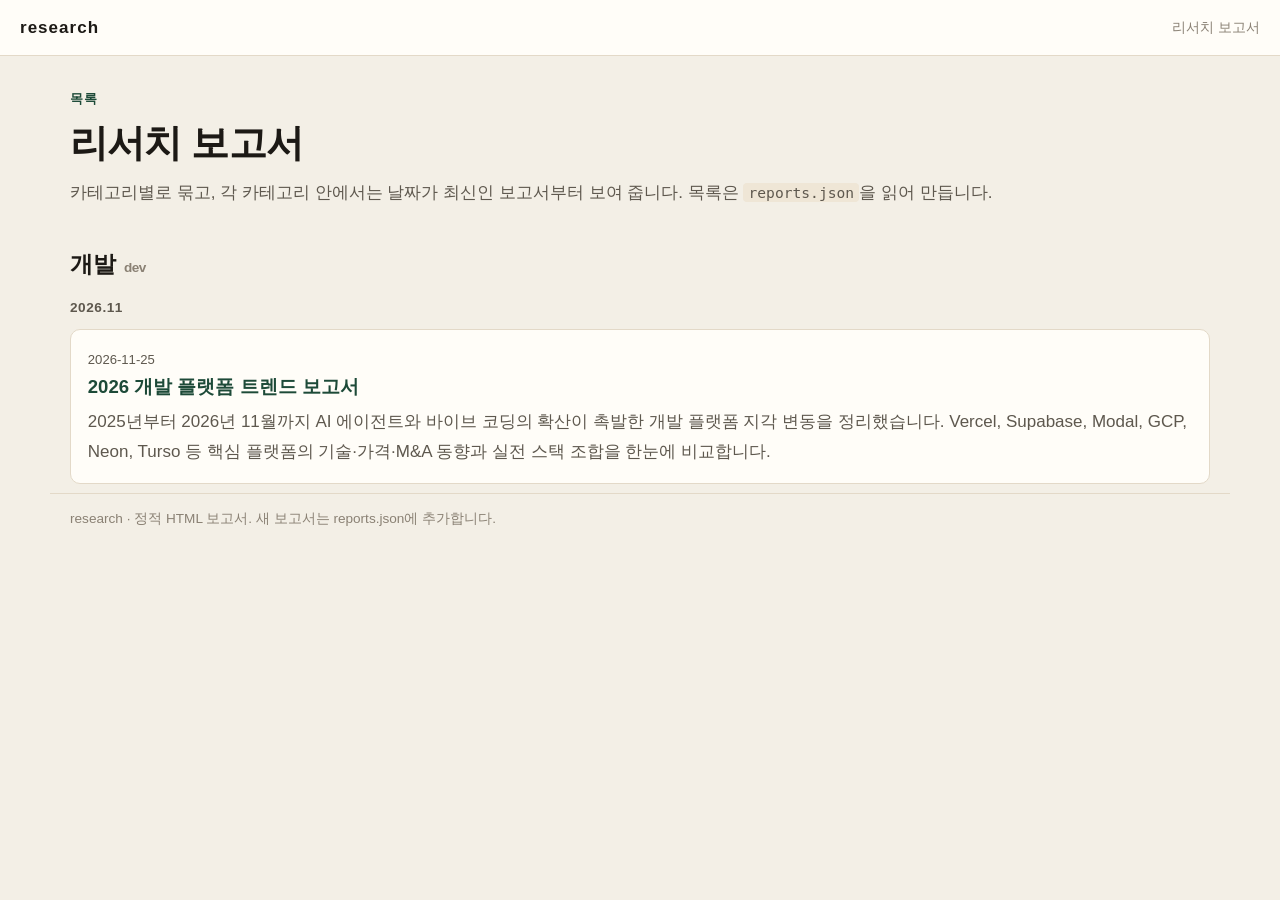
==== index.html @ d50e0980 "Add a static research site and the 2026 platform trends report Publish Korean reports as category/ye" ====
<!DOCTYPE html>
<html lang="ko">
<head>
  <meta charset="utf-8">
  <meta name="viewport" content="width=device-width, initial-scale=1">
  <title>research · 리서치 보고서</title>
  <meta name="description" content="카테고리와 날짜별로 정리한 리서치 보고서 목록입니다.">
  <link rel="canonical" href="https://spacepro.github.io/research/">
  <link rel="stylesheet" href="assets/site.css">
</head>
<body>
  <a class="skip" href="#catalog">본문으로 건너뛰기</a>
  <header class="site-header">
    <a class="brand" href="./">research</a>
    <span class="crumb">리서치 보고서</span>
  </header>
  <main class="wrap">
    <header class="hero">
      <p class="kicker">목록</p>
      <h1>리서치 보고서</h1>
      <p class="lede">카테고리별로 묶고, 각 카테고리 안에서는 날짜가 최신인 보고서부터 보여 줍니다. 목록은 <code>reports.json</code>을 읽어 만듭니다.</p>
    </header>
    <div id="catalog" aria-live="polite">
      <p class="catalog-status">보고서를 불러오는 중입니다.</p>
    </div>
    <div id="catalog-fallback" hidden>
      <section class="category">
        <h2>개발 <span class="cat-id">dev</span></h2>
        <p class="month-label">2026.11</p>
        <article class="report-card">
          <p class="report-date"><time datetime="2026-11-25">2026-11-25</time></p>
          <h3><a href="dev/2026/11/dev-platform-trends/">2026 개발 플랫폼 트렌드 보고서</a></h3>
          <p>2025년부터 2026년 11월까지 AI 에이전트와 바이브 코딩의 확산이 촉발한 개발 플랫폼 지각 변동을 정리했습니다. Vercel, Supabase, Modal, GCP, Neon, Turso 등 핵심 플랫폼의 기술·가격·M&amp;A 동향과 실전 스택 조합을 한눈에 비교합니다.</p>
        </article>
      </section>
    </div>
    <noscript>
      <section class="category">
        <h2>개발 <span class="cat-id">dev</span></h2>
        <p class="month-label">2026.11</p>
        <article class="report-card">
          <p class="report-date"><time datetime="2026-11-25">2026-11-25</time></p>
          <h3><a href="dev/2026/11/dev-platform-trends/">2026 개발 플랫폼 트렌드 보고서</a></h3>
          <p>2025년부터 2026년 11월까지 AI 에이전트와 바이브 코딩의 확산이 촉발한 개발 플랫폼 지각 변동을 정리했습니다. Vercel, Supabase, Modal, GCP, Neon, Turso 등 핵심 플랫폼의 기술·가격·M&amp;A 동향과 실전 스택 조합을 한눈에 비교합니다.</p>
        </article>
      </section>
    </noscript>
  </main>
  <footer class="wrap site-footer">
    <p>research · 정적 HTML 보고서. 새 보고서는 reports.json에 추가합니다.</p>
  </footer>
  <script src="assets/catalog.js"></script>
</body>
</html>
---- assets/site.css ----
:root {
  --bg: #f3efe6;
  --paper: #fffdf8;
  --ink: #1c1915;
  --muted: #5e584e;
  --faint: #8a8174;
  --line: #e3d9c8;
  --accent: #1d4a38;
  --soft: #e7f2ec;
  --info: #1d3c66;
  --info-soft: #e7eef6;
  --warn: #7a3b16;
  --warn-soft: #f8efe6;
  --series-0: #1d4a38;
  --series-1: #8a5a12;
  --series-2: #1d3c66;
  --track: #efe6d6;
}

* { box-sizing: border-box; }

html { scroll-behavior: smooth; }

body {
  margin: 0;
  background: var(--bg);
  color: var(--ink);
  font-family: "Apple SD Gothic Neo", "Noto Sans KR", "Noto Sans CJK KR", "Malgun Gothic", "WenQuanYi Micro Hei", sans-serif;
  font-size: 1.0625rem;
  line-height: 1.75;
}

:focus-visible {
  outline: 2px solid var(--accent);
  outline-offset: 2px;
}

a { color: var(--accent); }

code {
  font-family: ui-monospace, "SFMono-Regular", Menlo, Consolas, "Noto Sans Mono", monospace;
  font-size: 0.86em;
  background: var(--track);
  padding: 0.05em 0.35em;
  border-radius: 4px;
}

.skip {
  position: absolute;
  left: 0.75rem;
  top: -3rem;
  background: var(--ink);
  color: #fff;
  padding: 0.4rem 0.7rem;
  z-index: 20;
}

.skip:focus { top: 0.75rem; }

.site-header {
  display: flex;
  justify-content: space-between;
  align-items: center;
  gap: 1rem;
  padding: 0.8rem 1.25rem;
  border-bottom: 1px solid var(--line);
  background: var(--paper);
  position: sticky;
  top: 0;
  z-index: 10;
}

.brand {
  color: var(--ink);
  font-weight: 700;
  letter-spacing: 0.06em;
  text-decoration: none;
  text-transform: lowercase;
}

.crumb { color: var(--faint); font-size: 0.88rem; }

.wrap {
  max-width: 1180px;
  margin: 0 auto;
  padding: 0 1.25rem;
}

.hero { padding-top: 2rem; padding-bottom: 0.5rem; }

.kicker {
  margin: 0 0 0.4rem;
  color: var(--accent);
  font-size: 0.82rem;
  font-weight: 700;
  letter-spacing: 0.04em;
}

h1, h2, h3, [id] { scroll-margin-top: 4.6rem; }

h1 {
  margin: 0 0 0.6rem;
  font-size: clamp(1.75rem, 3vw, 2.35rem);
  line-height: 1.35;
  letter-spacing: -0.02em;
}

.lede { margin: 0; max-width: 68rem; color: var(--muted); }

.layout {
  display: grid;
  grid-template-columns: 240px minmax(0, 1fr);
  gap: 2rem;
  padding-top: 1.5rem;
  padding-bottom: 5rem;
}

.toc {
  position: sticky;
  top: 4.25rem;
  align-self: start;
  max-height: calc(100vh - 5.2rem);
  overflow: auto;
  padding-bottom: 1rem;
}

.toc-title { margin: 0 0 0.45rem; font-weight: 700; }

.toc ol { list-style: none; margin: 0; padding: 0; }

.toc a {
  display: block;
  color: var(--ink);
  text-decoration: none;
  font-size: 0.9rem;
  line-height: 1.45;
  padding: 0.22rem 0;
}

.toc a:hover { color: var(--accent); }

.toc .depth a {
  padding-left: 0.85rem;
  color: var(--muted);
  font-size: 0.86rem;
}

h2 {
  margin: 2.4rem 0 0.7rem;
  padding-top: 1.1rem;
  border-top: 1px solid var(--line);
  font-size: 1.45rem;
  line-height: 1.4;
  letter-spacing: -0.02em;
}

h3 {
  margin: 1.6rem 0 0.7rem;
  font-size: 1.16rem;
  line-height: 1.45;
}

h4 { margin: 0 0 0.4rem; font-size: 0.95rem; }

.caption {
  margin: -0.2rem 0 1rem;
  color: var(--muted);
  font-size: 0.92rem;
}

.report p { margin: 0.75rem 0; }

.metrics {
  display: grid;
  grid-template-columns: repeat(4, minmax(0, 1fr));
  gap: 0.75rem;
  margin: 1rem 0;
}

.metric {
  background: var(--paper);
  border: 1px solid var(--line);
  border-radius: 10px;
  padding: 0.9rem 0.95rem 1rem;
}

.metric .value {
  display: block;
  font-size: 1.55rem;
  font-weight: 700;
  letter-spacing: -0.03em;
  line-height: 1.2;
}

.metric.success .value { color: var(--accent); }

.metric .label {
  display: block;
  margin-top: 0.25rem;
  font-weight: 700;
  font-size: 0.95rem;
  line-height: 1.4;
}

.metric .detail {
  display: block;
  margin-top: 0.3rem;
  color: var(--muted);
  font-size: 0.82rem;
  line-height: 1.5;
}

.callout {
  margin: 1rem 0;
  padding: 0.95rem 1.05rem;
  background: var(--info-soft);
  border: 1px solid #c9d6e8;
  border-left: 4px solid var(--info);
  border-radius: 8px;
}

.callout strong {
  display: block;
  color: var(--info);
  margin-bottom: 0.3rem;
}

.chart-grid {
  display: grid;
  grid-template-columns: 1fr 1fr;
  gap: 0.85rem;
  margin: 1rem 0;
}

.chart {
  margin: 0;
  background: var(--paper);
  border: 1px solid var(--line);
  border-radius: 10px;
  padding: 0.95rem 1rem 0.7rem;
}

figcaption {
  font-weight: 700;
  font-size: 0.95rem;
  line-height: 1.4;
  margin-bottom: 0.35rem;
}

.bars { list-style: none; margin: 0; padding: 0; }

.bars li { margin: 0.65rem 0 0.75rem; }

.bar-head {
  display: flex;
  justify-content: space-between;
  gap: 0.75rem;
  font-size: 0.88rem;
  line-height: 1.4;
}

.bar-head span { min-width: 0; }

.bar-head strong { white-space: nowrap; font-variant-numeric: tabular-nums; }

.bar-track {
  margin-top: 0.28rem;
  height: 8px;
  background: var(--track);
  border-radius: 99px;
  overflow: hidden;
}

.bar-fill {
  height: 100%;
  background: var(--accent);
  border-radius: 99px;
  min-width: 2px;
}

.chart.alt .bar-fill { background: var(--series-2); }

.chart.bench .bar-fill { background: var(--series-1); }

.bar-meta {
  margin: 0.15rem 0 0;
  color: var(--faint);
  font-size: 0.78rem;
  line-height: 1.4;
}

.trends { display: grid; gap: 0.65rem; margin: 1rem 0; }

.trend {
  background: var(--paper);
  border: 1px solid var(--line);
  border-radius: 10px;
  padding: 0.85rem 1rem 0.95rem;
}

.trend-top {
  display: flex;
  justify-content: space-between;
  gap: 0.75rem;
  align-items: baseline;
}

.lead {
  margin: 0;
  color: var(--accent);
  font-size: 0.78rem;
  font-weight: 700;
  letter-spacing: 0.04em;
}

.trend h3 { margin: 0.15rem 0 0.35rem; }

.trend p { margin: 0; color: var(--ink); }

.pill {
  flex: none;
  font-size: 0.75rem;
  line-height: 1.3;
  border: 1px solid var(--line);
  border-radius: 99px;
  padding: 0.12rem 0.5rem;
  color: var(--muted);
  background: var(--bg);
}

.pill.success {
  color: var(--accent);
  background: var(--soft);
  border-color: transparent;
}

.flow { margin: 1.1rem 0 0.4rem; display: grid; gap: 0.55rem; }

.flow-top {
  display: grid;
  grid-template-columns: minmax(0, 1fr) auto minmax(0, 1fr);
  gap: 0.5rem;
  align-items: stretch;
}

.flow-mid {
  display: grid;
  grid-template-columns: 1fr 1fr;
  gap: 0.75rem;
}

.branch { display: grid; gap: 0.4rem; align-content: start; }

.node {
  background: var(--paper);
  border: 1px solid var(--line);
  border-left: 4px solid var(--series-0);
  border-radius: 10px;
  padding: 0.7rem 0.8rem;
}

.node.s1 { border-left-color: var(--series-1); }
.node.s2 { border-left-color: var(--series-2); }
.node.terminal { background: #f6f1e6; }

.node strong { display: block; line-height: 1.4; }

.node span {
  display: block;
  margin-top: 0.15rem;
  color: var(--muted);
  font-size: 0.84rem;
  line-height: 1.45;
}

.arrow {
  display: flex;
  align-items: center;
  justify-content: center;
  text-align: center;
  color: var(--muted);
  font-size: 0.78rem;
  line-height: 1.35;
  min-width: 6.2rem;
}

.arrow.down { min-width: 0; padding: 0.05rem 0; }

.flow-end { max-width: 32rem; margin: 0.15rem auto 0; width: 100%; }

.controls {
  display: flex;
  flex-wrap: wrap;
  gap: 0.6rem;
  align-items: center;
  margin: 0.4rem 0 0.85rem;
}

.segmented {
  display: inline-flex;
  flex-wrap: wrap;
  gap: 0.2rem;
  padding: 0.22rem;
  background: var(--track);
  border-radius: 999px;
}

.segmented button {
  border: 0;
  background: transparent;
  color: var(--ink);
  font: inherit;
  font-size: 0.86rem;
  line-height: 1.35;
  padding: 0.32rem 0.72rem;
  border-radius: 999px;
  cursor: pointer;
}

.segmented button[aria-checked="true"] {
  background: var(--paper);
  color: var(--accent);
  font-weight: 700;
  box-shadow: inset 0 0 0 1px var(--line);
}

.table-wrap {
  overflow-x: auto;
  border: 1px solid var(--line);
  border-radius: 10px;
  background: var(--paper);
}

table {
  width: 100%;
  min-width: 760px;
  border-collapse: collapse;
  font-size: 0.92rem;
  line-height: 1.55;
}

th, td {
  text-align: left;
  vertical-align: top;
  padding: 0.65rem 0.75rem;
  border-bottom: 1px solid var(--line);
}

th {
  font-size: 0.78rem;
  letter-spacing: 0.01em;
  color: var(--muted);
  background: #f7f3eb;
  font-weight: 700;
}

tbody tr:last-child td { border-bottom: 0; }

td:first-child { font-weight: 700; white-space: nowrap; }

.platform-table[data-view="summary"] .only-pricing { display: none; }
.platform-table[data-view="pricing_ai"] .only-summary { display: none; }

.props {
  margin: 0.4rem 0 0.8rem;
  background: var(--paper);
  border: 1px solid var(--line);
  border-radius: 10px;
  padding: 0.2rem 1rem;
}

.props div {
  display: grid;
  grid-template-columns: 7.2rem minmax(0, 1fr);
  gap: 0.75rem;
  padding: 0.72rem 0;
  border-bottom: 1px solid var(--line);
}

.props div:last-child { border-bottom: 0; }

.props dt { margin: 0; color: var(--muted); font-size: 0.88rem; }

.props dd { margin: 0; }

.proscons {
  display: grid;
  grid-template-columns: 1fr 1fr;
  gap: 0.75rem;
  margin: 0.8rem 0 0.3rem;
}

.pros, .cons {
  border-radius: 10px;
  padding: 0.85rem 1rem 0.95rem;
}

.pros { background: var(--soft); }
.cons { background: var(--warn-soft); }
.pros h4 { color: var(--accent); }
.cons h4 { color: var(--warn); }

.pros ul, .cons ul, .bullets { margin: 0.3rem 0 0; padding-left: 1.15rem; }
.pros li, .cons li, .bullets li { margin: 0.28rem 0; }

.steps {
  list-style: none;
  margin: 0.4rem 0 0;
  padding: 0;
  counter-reset: step;
}

.steps > li {
  counter-increment: step;
  position: relative;
  margin: 0.65rem 0;
  padding: 0.85rem 1rem 0.95rem 3.3rem;
  background: var(--paper);
  border: 1px solid var(--line);
  border-radius: 10px;
}

.steps > li::before {
  content: counter(step);
  position: absolute;
  left: 0.9rem;
  top: 1rem;
  width: 1.65rem;
  height: 1.65rem;
  border-radius: 50%;
  background: var(--accent);
  color: #fff;
  font-size: 0.85rem;
  font-weight: 700;
  display: grid;
  place-items: center;
  line-height: 1;
}

.steps h3 { margin: 0 0 0.3rem; }
.steps p { margin: 0; }

hr.divider {
  border: 0;
  border-top: 1px solid var(--line);
  margin: 2rem 0 0;
}

.links {
  list-style: none;
  margin: 0.6rem 0 0;
  padding: 0;
  display: grid;
  grid-template-columns: 1fr 1fr;
  gap: 0.7rem;
}

.links a {
  display: flex;
  flex-direction: column;
  height: 100%;
  padding: 0.85rem 0.95rem;
  background: var(--paper);
  border: 1px solid var(--line);
  border-radius: 10px;
  text-decoration: none;
  color: inherit;
}

.links a:hover { border-color: var(--accent); }

.link-title {
  color: var(--accent);
  font-weight: 700;
  line-height: 1.4;
}

.link-meta {
  margin-top: 0.3rem;
  color: var(--muted);
  font-size: 0.84rem;
}

.to-top {
  position: fixed;
  right: 1rem;
  bottom: 1rem;
  background: var(--ink);
  color: #fff;
  text-decoration: none;
  padding: 0.42rem 0.75rem;
  border-radius: 999px;
  font-size: 0.85rem;
}

.to-top:hover { background: var(--accent); }

.colophon {
  margin: 1.75rem 0 0;
  color: var(--faint);
  font-size: 0.78rem;
  line-height: 1.55;
}

.site-footer {
  border-top: 1px solid var(--line);
  color: var(--faint);
  font-size: 0.85rem;
  padding-top: 0.8rem;
  padding-bottom: 2rem;
}

.site-footer p { margin: 0; }

.category { margin-top: 2rem; }

.category h2 {
  display: flex;
  align-items: baseline;
  gap: 0.55rem;
  border-top: 0;
  margin-top: 0;
  padding-top: 0;
}

.cat-id { color: var(--faint); font-size: 0.85rem; font-weight: 600; }

.month-label {
  margin: 1rem 0 0.35rem;
  color: var(--muted);
  font-size: 0.85rem;
  font-weight: 700;
  letter-spacing: 0.04em;
}

.report-card {
  background: var(--paper);
  border: 1px solid var(--line);
  border-radius: 10px;
  padding: 0.95rem 1.05rem 1.05rem;
  margin: 0.55rem 0;
}

.report-date {
  margin: 0;
  color: var(--faint);
  font-size: 0.82rem;
}

.report-card h3 { margin: 0.15rem 0 0.35rem; }

.report-card h3 a { text-decoration: none; }

.report-card h3 a:hover { text-decoration: underline; }

.report-card p { margin: 0.25rem 0 0; color: var(--muted); }

.catalog-status { color: var(--muted); }

@media (max-width: 980px) {
  .layout { grid-template-columns: 1fr; gap: 0.5rem; }
  .toc {
    position: static;
    max-height: none;
    border: 1px solid var(--line);
    background: var(--paper);
    border-radius: 10px;
    padding: 0.7rem 0.9rem;
  }
  .metrics { grid-template-columns: 1fr 1fr; }
}

@media (max-width: 760px) {
  .chart-grid,
  .proscons,
  .links,
  .flow-mid { grid-template-columns: 1fr; }
  .flow-top { grid-template-columns: 1fr; }
  .arrow { min-width: 0; justify-content: flex-start; }
  .props div { grid-template-columns: 1fr; gap: 0.15rem; }
}

@media (max-width: 560px) {
  .metrics { grid-template-columns: 1fr; }
  .site-header { align-items: flex-start; flex-direction: column; gap: 0.15rem; }
}
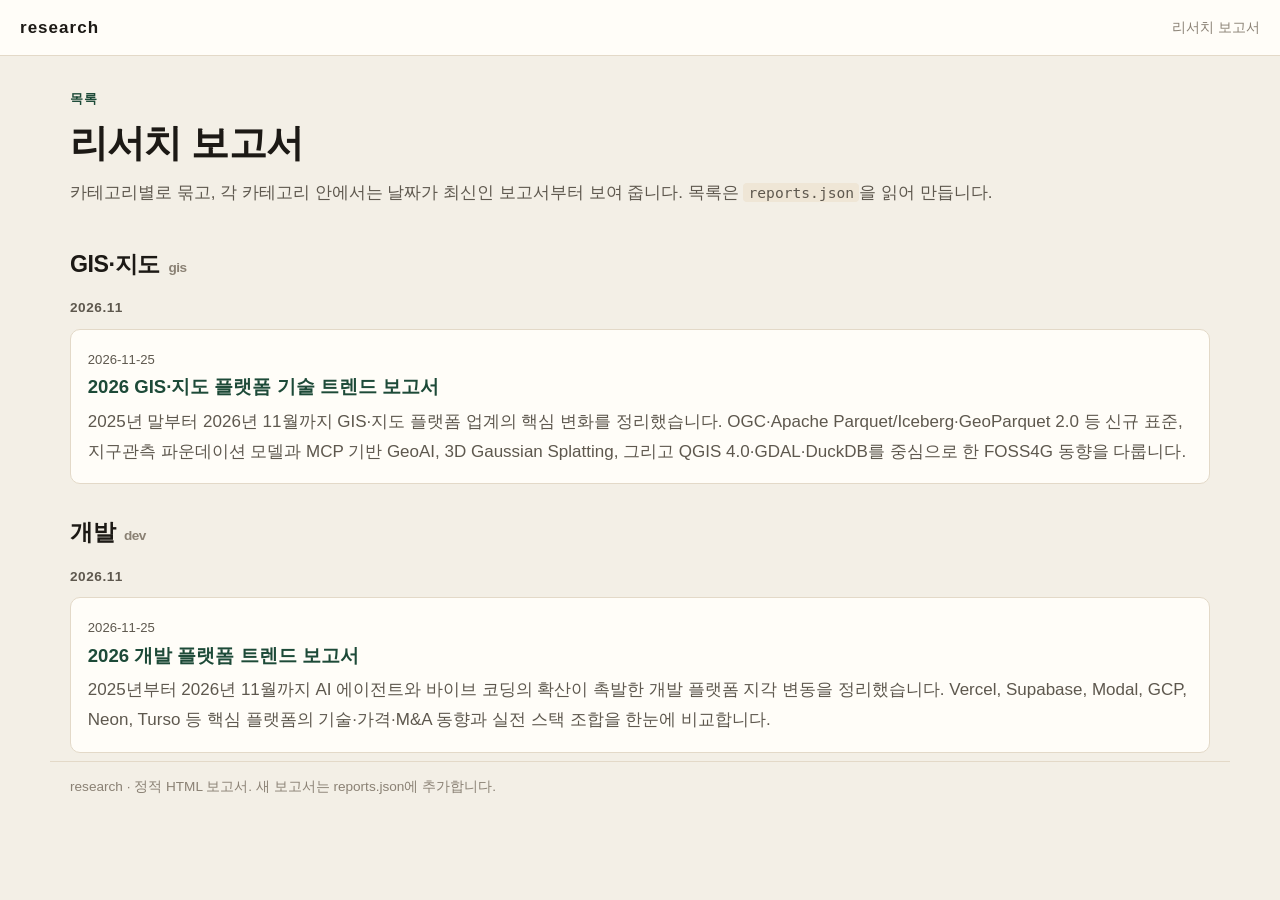
==== commit eff52524: "Add the 2026 GIS and map platform trends report Publish the Korean GIS report under gis/2026/11 and " ====
--- a/index.html
+++ b/index.html
@@ -25,6 +25,15 @@
     </div>
     <div id="catalog-fallback" hidden>
       <section class="category">
+        <h2>GIS·지도 <span class="cat-id">gis</span></h2>
+        <p class="month-label">2026.11</p>
+        <article class="report-card">
+          <p class="report-date"><time datetime="2026-11-25">2026-11-25</time></p>
+          <h3><a href="gis/2026/11/gis-map-platform-trends/">2026 GIS·지도 플랫폼 기술 트렌드 보고서</a></h3>
+          <p>2025년 말부터 2026년 11월까지 GIS·지도 플랫폼 업계의 핵심 변화를 정리했습니다. OGC·Apache Parquet/Iceberg·GeoParquet 2.0 등 신규 표준, 지구관측 파운데이션 모델과 MCP 기반 GeoAI, 3D Gaussian Splatting, 그리고 QGIS 4.0·GDAL·DuckDB를 중심으로 한 FOSS4G 동향을 다룹니다.</p>
+        </article>
+      </section>
+      <section class="category">
         <h2>개발 <span class="cat-id">dev</span></h2>
         <p class="month-label">2026.11</p>
         <article class="report-card">
@@ -35,6 +44,15 @@
       </section>
     </div>
     <noscript>
+      <section class="category">
+        <h2>GIS·지도 <span class="cat-id">gis</span></h2>
+        <p class="month-label">2026.11</p>
+        <article class="report-card">
+          <p class="report-date"><time datetime="2026-11-25">2026-11-25</time></p>
+          <h3><a href="gis/2026/11/gis-map-platform-trends/">2026 GIS·지도 플랫폼 기술 트렌드 보고서</a></h3>
+          <p>2025년 말부터 2026년 11월까지 GIS·지도 플랫폼 업계의 핵심 변화를 정리했습니다. OGC·Apache Parquet/Iceberg·GeoParquet 2.0 등 신규 표준, 지구관측 파운데이션 모델과 MCP 기반 GeoAI, 3D Gaussian Splatting, 그리고 QGIS 4.0·GDAL·DuckDB를 중심으로 한 FOSS4G 동향을 다룹니다.</p>
+        </article>
+      </section>
       <section class="category">
         <h2>개발 <span class="cat-id">dev</span></h2>
         <p class="month-label">2026.11</p>
--- a/assets/site.css
+++ b/assets/site.css
@@ -319,6 +319,7 @@
 
 .pill {
   flex: none;
+  white-space: nowrap;
   font-size: 0.75rem;
   line-height: 1.3;
   border: 1px solid var(--line);
@@ -334,7 +335,23 @@
   border-color: transparent;
 }
 
+.pill.warning {
+  color: var(--warn);
+  background: var(--warn-soft);
+  border-color: transparent;
+}
+
 .flow { margin: 1.1rem 0 0.4rem; display: grid; gap: 0.55rem; }
+
+.flow-chain {
+  display: flex;
+  flex-wrap: wrap;
+  align-items: stretch;
+  gap: 0.45rem;
+}
+
+.flow-chain .node { flex: 1 1 9.5rem; }
+.flow-chain .arrow { flex: 0 0 auto; align-self: center; }
 
 .flow-top {
   display: grid;
@@ -479,6 +496,8 @@
 
 .props div:last-child { border-bottom: 0; }
 
+.props.props-wide div { grid-template-columns: 12.5rem minmax(0, 1fr); }
+
 .props dt { margin: 0; color: var(--muted); font-size: 0.88rem; }
 
 .props dd { margin: 0; }
@@ -519,6 +538,12 @@
   border: 1px solid var(--line);
   border-radius: 10px;
 }
+
+.steps.steps-labeled > li {
+  padding-left: 1rem;
+}
+
+.steps.steps-labeled > li::before { content: none; }
 
 .steps > li::before {
   content: counter(step);
@@ -677,7 +702,8 @@
   .flow-mid { grid-template-columns: 1fr; }
   .flow-top { grid-template-columns: 1fr; }
   .arrow { min-width: 0; justify-content: flex-start; }
-  .props div { grid-template-columns: 1fr; gap: 0.15rem; }
+  .props div,
+  .props.props-wide div { grid-template-columns: 1fr; gap: 0.15rem; }
 }
 
 @media (max-width: 560px) {
